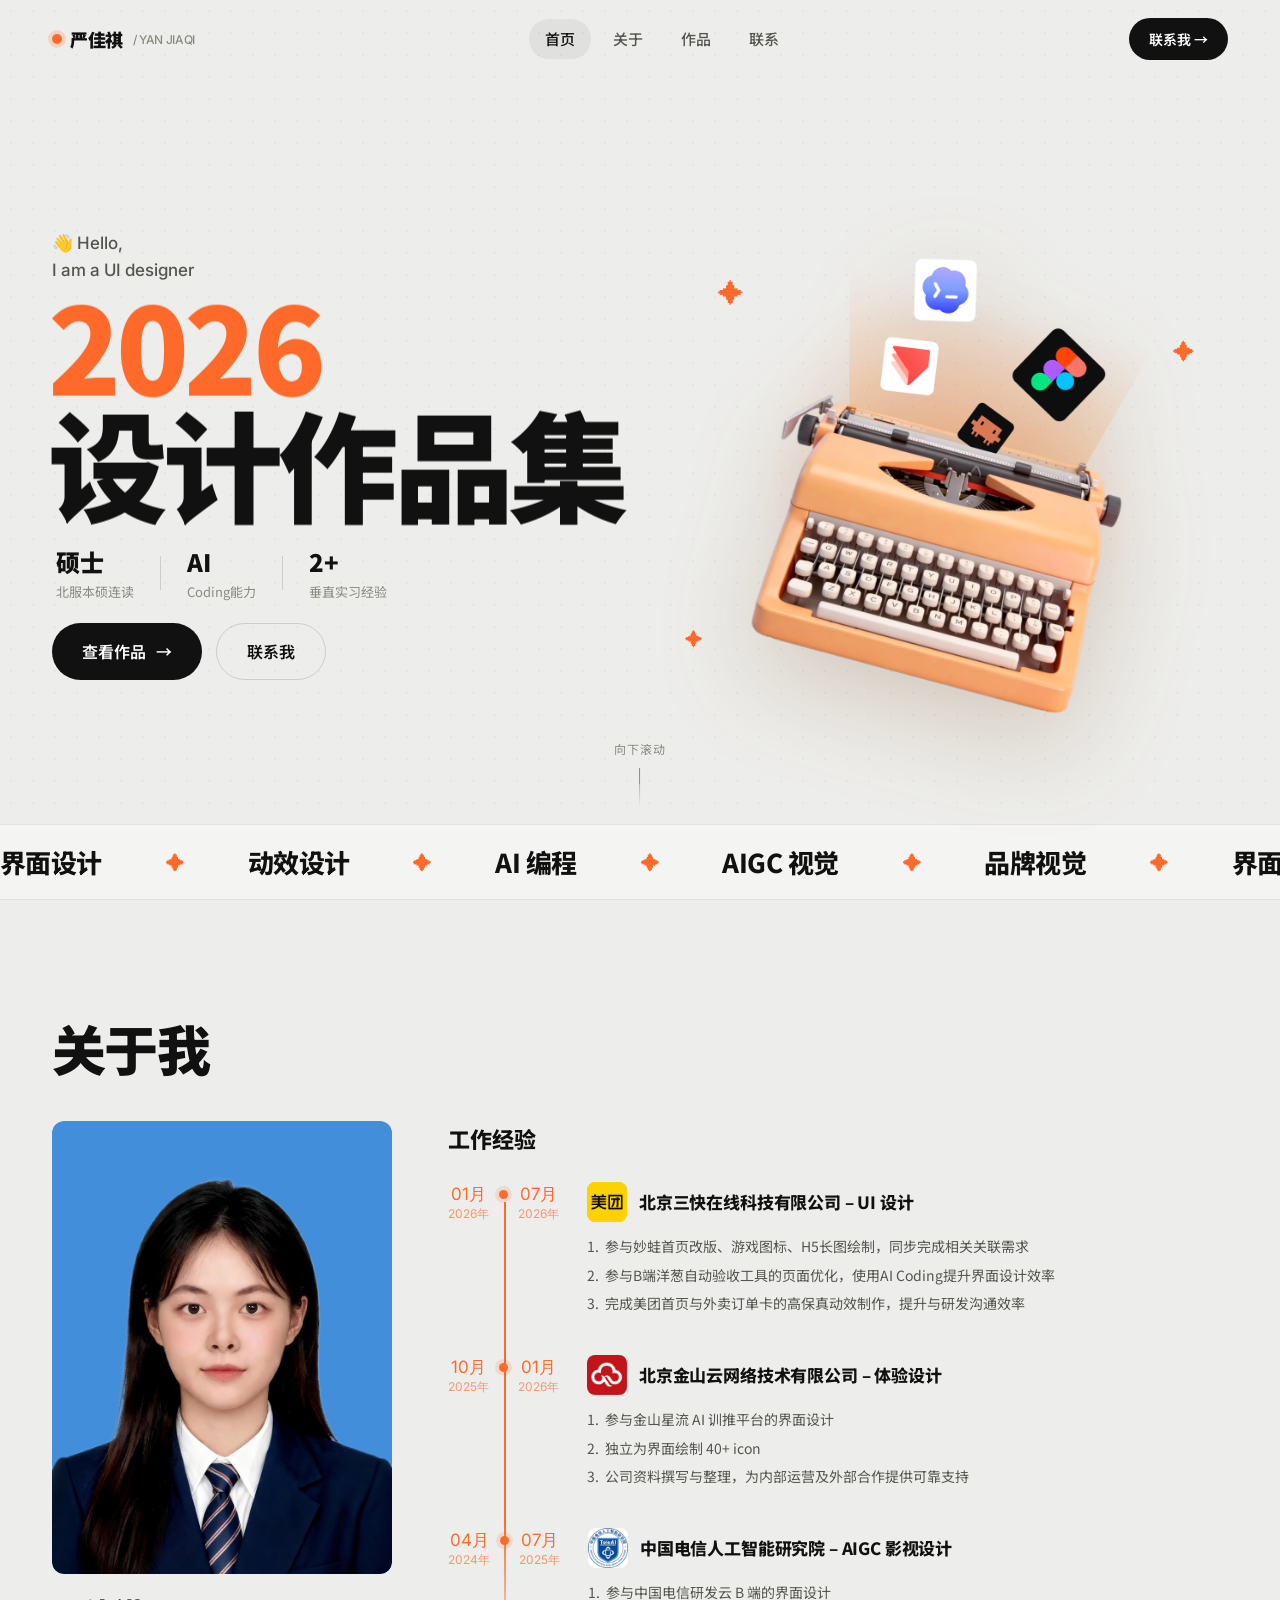
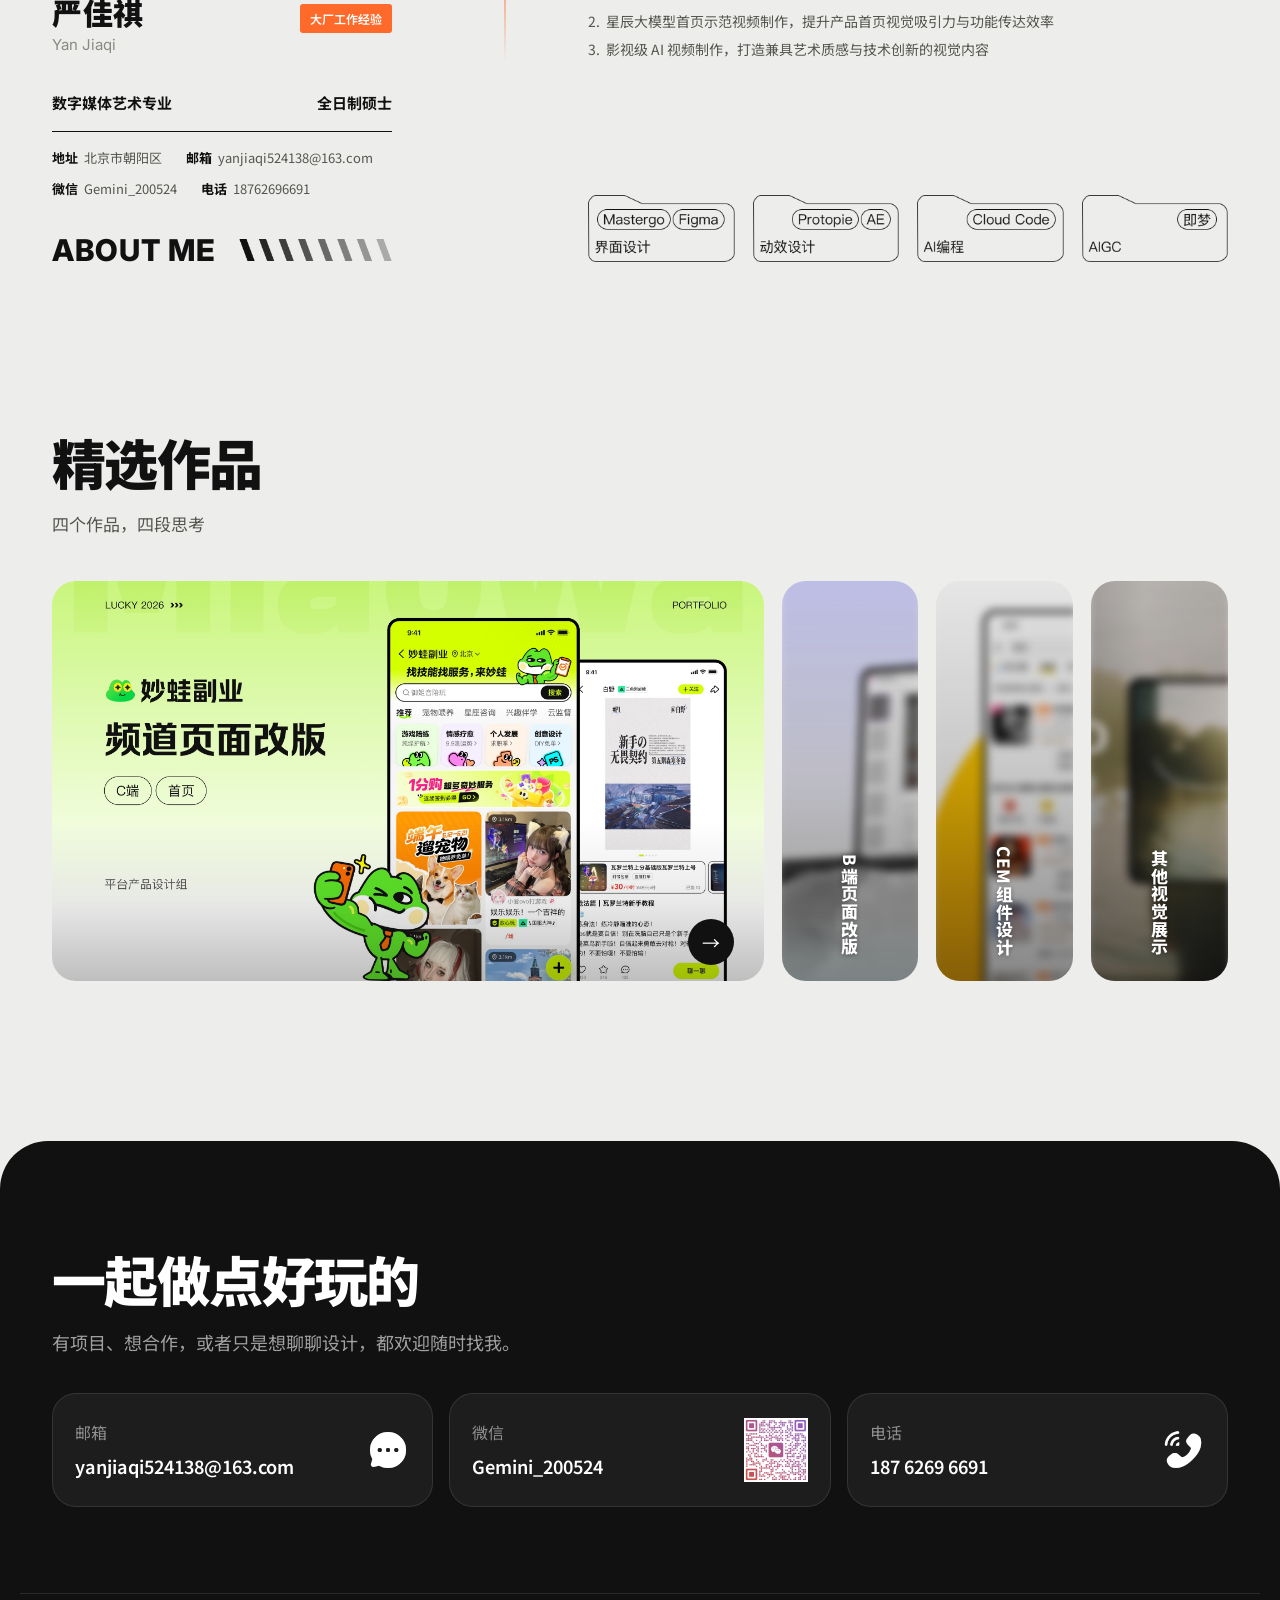
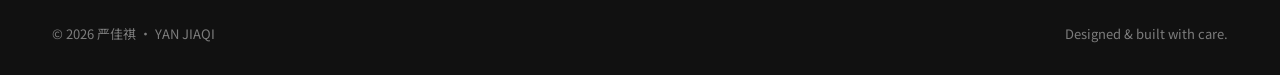
==== index.html @ cc8a8839 "Initial commit: portfolio website" ====
<!DOCTYPE html>
<html lang="zh-CN">
<head>
    <meta charset="UTF-8">
    <meta name="viewport" content="width=device-width, initial-scale=1.0">
    <title>严佳祺 · 2026 设计作品集</title>
    <meta name="description" content="严佳祺 - UI 设计师 · 2026 设计作品集">
    <link rel="stylesheet" href="style.css">
    <link rel="preconnect" href="https://fonts.googleapis.com">
    <link rel="preconnect" href="https://fonts.gstatic.com" crossorigin>
    <link href="https://fonts.googleapis.com/css2?family=Inter:wght@300;400;500;600;700;800;900&family=Noto+Sans+SC:wght@400;500;700;900&display=swap" rel="stylesheet">
</head>
<body>
<script>
// 返回首页时立即隐藏页面、设置滚动位置，避免闪烁
(function() {
    var savedY = sessionStorage.getItem('indexScrollY');
    if (savedY !== null) {
        document.documentElement.style.visibility = 'hidden';
        // 尽早设置滚动位置
        window.addEventListener('DOMContentLoaded', function() {
            window.scrollTo({ top: parseInt(savedY), behavior: 'instant' });
            // 显示页面
            requestAnimationFrame(function() {
                requestAnimationFrame(function() {
                    document.documentElement.style.visibility = '';
                });
            });
        });
    }
})();
</script>

    <!-- 顶部导航 -->
    <nav class="navbar" id="navbar">
        <div class="nav-inner">
<div class="nav-logo">
<span class="logo-dot"></span>
严佳祺<span class="logo-en">/ YAN JIAQI</span>
</div>
            <div class="nav-links">
                <a href="#hero" class="nav-link">首页</a>
                <a href="#about" class="nav-link">关于</a>
                <a href="#works" class="nav-link">作品</a>
                <a href="#contact" class="nav-link">联系</a>
            </div>
            <a href="#contact" class="nav-cta">联系我 <span class="arrow">→</span></a>
            <button class="nav-toggle" id="navToggle" aria-label="菜单">
                <span></span><span></span>
            </button>
        </div>
    </nav>

    <!-- ============ 首屏 Hero ============ -->
    <header id="hero" class="hero">
        <div class="hero-bg-grid"></div>
        <div class="hero-inner">
            <div class="hero-text">
<p class="hero-eyebrow reveal-up">
<span class="wave">👋</span> Hello,<br>I am a UI designer
</p>
                <h1 class="hero-title">
                    <span class="line" data-split><span class="accent">2026</span></span>
                    <span class="line" data-split>设计作品集</span>
                </h1>
<div class="hero-meta reveal-up">
<div class="meta-item"><b>硕士</b><span>北服本硕连读</span></div>
<div class="meta-divider"></div>
<div class="meta-item"><b>AI</b><span>Coding能力</span></div>
<div class="meta-divider"></div>
<div class="meta-item"><b>2+</b><span>垂直实习经验</span></div>
</div>
<div class="hero-actions reveal-up">
<a href="#works" class="btn btn-dark">查看作品 <span class="arrow">→</span></a>
<a href="#contact" class="btn btn-ghost">联系我</a>
</div>
            </div>

            <div class="hero-visual">
                <div class="visual-glow"></div>
                <div class="visual-float" id="visualFloat">
                    <img src="assets/typewriter-hero.png" alt="3D 打字机" class="typewriter-img">
                </div>
                <span class="deco-star star-1">✦</span>
                <span class="deco-star star-2">✦</span>
                <span class="deco-star star-3">✦</span>
            </div>
        </div>

        <a href="#about" class="scroll-hint">
            <span>向下滚动</span>
            <span class="scroll-line"></span>
        </a>

        <!-- 底部滚动跑马灯 -->
        <div class="marquee">
            <div class="marquee-track">
                <div class="mq-group">
                    <span>界面设计</span><span class="m-dot">✦</span>
                    <span>动效设计</span><span class="m-dot">✦</span>
                    <span>AI 编程</span><span class="m-dot">✦</span>
                    <span>AIGC 视觉</span><span class="m-dot">✦</span>
                    <span>品牌视觉</span><span class="m-dot">✦</span>
                </div>
                <div class="mq-group" aria-hidden="true">
                    <span>界面设计</span><span class="m-dot">✦</span>
                    <span>动效设计</span><span class="m-dot">✦</span>
                    <span>AI 编程</span><span class="m-dot">✦</span>
                    <span>AIGC 视觉</span><span class="m-dot">✦</span>
                    <span>品牌视觉</span><span class="m-dot">✦</span>
                </div>
            </div>
        </div>
    </header>

    <!-- ============ 关于我 ============ -->
    <section id="about" class="about">
        <div class="section-head reveal-up">
<h2 class="section-title">关于我</h2>
        </div>

        <div class="resume">
            <!-- 左：个人信息卡 -->
            <aside class="resume-side reveal-up">
<div class="photo-placeholder">
<img src="assets/photo.jpg" alt="严佳祺证件照" class="photo-img">
</div>
                <div class="side-name-row">
                    <div>
                        <h3 class="side-name">严佳祺</h3>
                        <p class="side-name-en">Yan Jiaqi</p>
                    </div>
                    <span class="badge-exp">大厂工作经验</span>
                </div>
                <div class="side-edu">
                    <span>数字媒体艺术专业</span>
                    <span>全日制硕士</span>
                </div>
                <div class="side-contact">
                    <div class="sc-row">
                        <span><b>地址</b> 北京市朝阳区</span>
                        <span><b>邮箱</b> yanjiaqi524138@163.com</span>
                    </div>
                    <div class="sc-row">
                        <span><b>微信</b> Gemini_200524</span>
                        <span><b>电话</b> 18762696691</span>
                    </div>
                </div>
                <div class="side-footer">
                    <span class="about-me-txt">ABOUT ME</span>
                    <img src="assets/about-me-bar.png" alt="" class="about-me-stripes">
                </div>
            </aside>

            <!-- 右：工作经验 + 技能 -->
            <div class="resume-main">
                <div class="reveal-up">
                    <h4 class="resume-heading">工作经验</h4>
                    <div class="exp-list">
                        <!-- 经历 1 -->
                        <div class="exp-item">
                            <div class="exp-time">
                                <span class="et-group"><span class="et-month">01月</span><span class="et-year">2026年</span></span>
                                <span class="et-mid"><i class="et-dot"></i></span>
                                <span class="et-group"><span class="et-month">07月</span><span class="et-year">2026年</span></span>
                            </div>
                            <div class="exp-body">
                                <div class="exp-head">
                                    <img src="assets/logo-meituan.png" alt="美团" class="exp-logo-icon">
                                    <h5 class="exp-company">北京三快在线科技有限公司 – UI 设计</h5>
                                </div>
                                <ul class="exp-desc">
                                    <li>参与妙蛙首页改版、游戏图标、H5长图绘制，同步完成相关关联需求</li>
                                    <li>参与B端洋葱自动验收工具的页面优化，使用AI Coding提升界面设计效率</li>
                                    <li>完成美团首页与外卖订单卡的高保真动效制作，提升与研发沟通效率</li>
                                </ul>
                            </div>
                        </div>

                        <!-- 经历 2 -->
                        <div class="exp-item">
                            <div class="exp-time">
                                <span class="et-group"><span class="et-month">10月</span><span class="et-year">2025年</span></span>
                                <span class="et-mid"><i class="et-dot"></i></span>
                                <span class="et-group"><span class="et-month">01月</span><span class="et-year">2026年</span></span>
                            </div>
                            <div class="exp-body">
                                <div class="exp-head">
<img src="assets/logo-kingsoft.png" alt="金山云" class="exp-logo-icon">
<h5 class="exp-company">北京金山云网络技术有限公司 – 体验设计</h5>
                                </div>
                                <ul class="exp-desc">
                                    <li>参与金山星流 AI 训推平台的界面设计</li>
                                    <li>独立为界面绘制 40+ icon</li>
                                    <li>公司资料撰写与整理，为内部运营及外部合作提供可靠支持</li>
                                </ul>
                            </div>
                        </div>

                        <!-- 经历 3 -->
                        <div class="exp-item">
                            <div class="exp-time">
                                <span class="et-group"><span class="et-month">04月</span><span class="et-year">2024年</span></span>
                                <span class="et-mid"><i class="et-dot"></i></span>
                                <span class="et-group"><span class="et-month">07月</span><span class="et-year">2025年</span></span>
                            </div>
                            <div class="exp-body">
                                <div class="exp-head">
<img src="assets/logo-telecom.png" alt="中国电信" class="exp-logo-icon">
<h5 class="exp-company">中国电信人工智能研究院 – AIGC 影视设计</h5>
                                </div>
                                <ul class="exp-desc">
                                    <li>参与中国电信研发云 B 端的界面设计</li>
                                    <li>星辰大模型首页示范视频制作，提升产品首页视觉吸引力与功能传达效率</li>
                                    <li>影视级 AI 视频制作，打造兼具艺术质感与技术创新的视觉内容</li>
                                </ul>
                            </div>
                        </div>
                    </div>
                </div>

                <!-- 技能标签框（切图版） -->
                <div class="skill-tabs reveal-up">
                    <div class="skill-tab skill-tab-img">
                        <img src="assets/skill-ui.png" alt="界面设计 - Mastergo / Figma">
                    </div>
                    <div class="skill-tab skill-tab-img">
                        <img src="assets/skill-motion.png" alt="动效设计 - Protopie / AE">
                    </div>
                    <div class="skill-tab skill-tab-img">
                        <img src="assets/skill-code.png" alt="AI 编程 - Cloud Code">
                    </div>
                    <div class="skill-tab skill-tab-img">
                        <img src="assets/skill-aigc.png" alt="AIGC - 即梦">
                    </div>
                </div>
            </div>
        </div>
    </section>

    <!-- ============ 作品目录 ============ -->
    <section id="works" class="works">
        <div class="section-head reveal-up">
<h2 class="section-title">精选作品</h2>
        </div>
        <p class="works-lead reveal-up">四个作品，四段思考</p>

        <div class="works-accordion reveal-up">
<a href="work-detail.html?id=1" class="wa-card wa-card-1 is-active" data-index="0">
<span class="wa-tag">品牌视觉</span>
<img src="assets/work-cover-1.jpg" alt="品牌视觉" class="wa-cover" loading="eager" decoding="async">
                <div class="wa-overlay"></div>
                <div class="wa-body">
                    <span class="wa-no">01</span>
                    <h3 class="wa-name">项目一 · 品牌视觉</h3>
                    <span class="wa-go">→</span>
                </div>
                <span class="wa-vertical">频道首页改版</span>
            </a>

<a href="work-detail.html?id=2" class="wa-card wa-card-2" data-index="1">
<span class="wa-tag">界面设计</span>
<img src="assets/work-cover-2.jpg" alt="界面设计" class="wa-cover" loading="eager" decoding="async">
                <div class="wa-overlay"></div>
                <div class="wa-body">
                    <span class="wa-no">02</span>
                    <h3 class="wa-name">项目二 · 界面设计</h3>
                    <span class="wa-go">→</span>
                </div>
                <span class="wa-vertical">B端页面改版</span>
            </a>

<a href="work-detail.html?id=3" class="wa-card wa-card-3" data-index="2">
<span class="wa-tag">动效设计</span>
<img src="assets/work-cover-3.png" alt="动效设计" class="wa-cover" loading="eager" decoding="async">
                <div class="wa-overlay"></div>
                <div class="wa-body">
                    <span class="wa-no">03</span>
                    <h3 class="wa-name">项目三 · 动效设计</h3>
                    <span class="wa-go">→</span>
                </div>
                <span class="wa-vertical">CEM组件设计</span>
            </a>

<a href="work-detail.html?id=4" class="wa-card wa-card-4" data-index="3">
<span class="wa-tag">AIGC 视觉</span>
<img src="assets/work-cover-4.jpg" alt="AIGC 视觉" class="wa-cover" loading="eager" decoding="async">
                <div class="wa-overlay"></div>
                <div class="wa-body">
                    <span class="wa-no">04</span>
                    <h3 class="wa-name">项目四 · AIGC 视觉</h3>
                    <span class="wa-go">→</span>
                </div>
                <span class="wa-vertical">其他视觉展示</span>
            </a>
        </div>
    </section>

    <!-- ============ 联系 ============ -->
    <section id="contact" class="contact">
        <div class="contact-inner">
            <div class="section-head reveal-up">
<h2 class="section-title">一起做点好玩的</h2>
            </div>
            <p class="contact-lead reveal-up">
                有项目、想合作，或者只是想聊聊设计，都欢迎随时找我。
            </p>

            <div class="contact-cards">
<div class="c-card reveal-up" style="--i:0; cursor:pointer" onclick="copyEmail(this)">
<img src="assets/icon-email.png" alt="邮箱" class="c-ico-img" style="width:44px;height:44px">
<span class="c-label">邮箱</span>
<span class="c-value">yanjiaqi524138@163.com</span>
</div>
<div class="c-card reveal-up" style="--i:1; cursor:pointer" onclick="copyValue(this)">
<img src="assets/icon-wechat.png" alt="微信" class="c-ico-img">
<span class="c-label">微信</span>
<span class="c-value">Gemini_200524</span>
</div>
<div class="c-card reveal-up" style="--i:2; cursor:pointer" onclick="copyValue(this)">
<img src="assets/icon-phone.png" alt="电话" class="c-ico-img" style="width:44px;height:44px">
<span class="c-label">电话</span>
<span class="c-value">187 6269 6691</span>
</div>
            </div>
        </div>

        <footer class="footer">
            <span>© 2026 严佳祺 · YAN JIAQI</span>
            <span>Designed & built with care.</span>
        </footer>
    </section>

    <script src="script.js"></script>
</body>
</html>
---- style.css ----
/* ============================================================
   闫佳琦 · 2026 设计作品集
   风格：浅灰白底 + 纯黑粗黑体 + 橙色点缀 + 3D 打字机
   ============================================================ */

:root {
    --bg: #ededeb;
    --bg-soft: #f4f4f2;
    --card: #ffffff;
    --ink: #111111;
    --ink-soft: #55554f;
    --ink-mute: #8a8a82;
    --line: rgba(17, 17, 17, 0.08);
    --line-strong: rgba(17, 17, 17, 0.14);
    --orange: #ff6a2b;
    --orange-soft: #ffb27a;
    --purple: #7b5bff;
    --radius: 24px;
    --radius-lg: 32px;
    --shadow-sm: 0 4px 20px rgba(17, 17, 17, 0.05);
    --shadow-md: 0 18px 50px rgba(17, 17, 17, 0.10);
    --shadow-lg: 0 40px 90px rgba(17, 17, 17, 0.14);
    --font: "Noto Sans SC", "Inter", -apple-system, BlinkMacSystemFont, "PingFang SC", "Microsoft YaHei", sans-serif;
    --font-en: "Inter", sans-serif;
    --ease: cubic-bezier(0.22, 1, 0.36, 1);
}

* { margin: 0; padding: 0; box-sizing: border-box; }

html { scroll-behavior: smooth; }

body {
    font-family: var(--font);
    background: var(--bg);
    color: var(--ink);
    -webkit-font-smoothing: antialiased;
    overflow-x: hidden;
    line-height: 1.6;
}

a { color: inherit; text-decoration: none; }

::selection { background: var(--orange); color: #fff; }

/* 细腻噪点/网格底纹 */
body::before {
    content: "";
    position: fixed;
    inset: 0;
    background-image: radial-gradient(rgba(17,17,17,0.035) 1px, transparent 1px);
    background-size: 22px 22px;
    pointer-events: none;
    z-index: 0;
}

.arrow { display: inline-block; transition: transform 0.4s var(--ease); }

/* ============ 页面过渡 ============ */
.page-transition {
    position: fixed;
    top: 0; left: 0;
    width: 100%; height: 100%;
    background: var(--bg);
    z-index: 9999;
    opacity: 0;
    pointer-events: none;
    transition: opacity 0.4s ease;
}
.page-transition.active {
    opacity: 1;
    pointer-events: all;
}

/* ============ 导航 ============ */
.navbar,
.nav {
    position: fixed;
    top: 0; left: 0; right: 0;
    z-index: 100;
    padding: 18px 0;
    transition: all 0.4s var(--ease);
}
.navbar.scrolled,
.nav.scrolled {
    padding: 10px 0;
    background: rgba(237, 237, 235, 0.72);
    backdrop-filter: blur(18px);
    -webkit-backdrop-filter: blur(18px);
    border-bottom: 1px solid var(--line);
}
.nav-inner {
    max-width: 1240px;
    margin: 0 auto;
    padding: 0 32px;
    display: flex;
    align-items: center;
    justify-content: space-between;
}
.nav-logo {
    font-weight: 900;
    font-size: 18px;
    display: flex;
    align-items: center;
    gap: 8px;
    letter-spacing: -0.02em;
}
.logo-dot {
    width: 10px; height: 10px;
    border-radius: 50%;
    background: var(--orange);
    box-shadow: 0 0 0 4px rgba(255,106,43,0.18);
}
.logo-en {
    font-family: var(--font-en);
    font-weight: 500;
    font-size: 12px;
    color: var(--ink-mute);
    margin-left: 2px;
}
.nav-links,
.nav-center { display: flex; gap: 6px; }
.nav-link {
    font-size: 15px;
    font-weight: 500;
    color: var(--ink-soft);
    padding: 8px 16px;
    border-radius: 999px;
    transition: all 0.3s var(--ease);
    position: relative;
}
.nav-link:hover { color: var(--ink); background: rgba(17,17,17,0.05); }
.nav-link.active { color: var(--ink); background: rgba(17,17,17,0.06); }
.nav-cta {
    font-size: 14px;
    font-weight: 600;
    padding: 10px 20px;
    border-radius: 999px;
    background: var(--ink);
    color: #fff;
    transition: all 0.35s var(--ease);
}
.nav-cta:hover { background: var(--orange); }
.nav-cta:hover .arrow { transform: translateX(4px); }
.nav-toggle {
    display: none;
    width: 36px; height: 36px;
    background: none; border: none; cursor: pointer;
    position: relative;
    z-index: 110;
}
.nav-toggle span {
    display: block;
    width: 22px; height: 2px;
    background: var(--ink);
    border-radius: 2px;
    position: absolute;
    left: 50%; transform: translateX(-50%);
    transition: all 0.35s var(--ease);
}
.nav-toggle span:first-child { top: 12px; }
.nav-toggle span:last-child { top: 22px; }
.nav-toggle.is-open span:first-child {
    top: 17px;
    transform: translateX(-50%) rotate(45deg);
}
.nav-toggle.is-open span:last-child {
    top: 17px;
    transform: translateX(-50%) rotate(-45deg);
}

/* ============ 通用区块 ============ */
section { position: relative; z-index: 1; }

.section-head {
    display: flex;
    align-items: baseline;
    gap: 18px;
    margin-bottom: 20px;
}
.section-index {
    font-family: var(--font-en);
    font-size: 15px;
    font-weight: 700;
    color: var(--orange);
    letter-spacing: 0.1em;
}
.section-title {
    font-size: clamp(30px, 5vw, 54px);
    font-weight: 900;
    letter-spacing: -0.03em;
    line-height: 1.05;
}

/* ============ 按钮 ============ */
.btn {
    display: inline-flex;
    align-items: center;
    gap: 10px;
    font-size: 16px;
    font-weight: 600;
    padding: 15px 30px;
    border-radius: 999px;
    transition: all 0.4s var(--ease);
    cursor: pointer;
}
.btn-dark { background: var(--ink); color: #fff; }
.btn-dark:hover { background: var(--orange); transform: translateY(-3px); box-shadow: 0 14px 30px rgba(255,106,43,0.32); }
.btn-dark:hover .arrow { transform: translateX(5px); }
.btn-ghost { background: transparent; color: var(--ink); border: 1.5px solid var(--line-strong); }
.btn-ghost:hover { border-color: var(--ink); transform: translateY(-3px); }

/* ============ 首屏 Hero ============ */
.hero {
    min-height: 100vh;
    padding: 130px 0 0;
    position: relative;
    display: flex;
    flex-direction: column;
}
.hero-inner {
    max-width: 1240px;
    margin: 0 auto;
    width: 100%;
    padding: 0 32px;
    flex: 1;
    display: grid;
    grid-template-columns: 1.05fr 1fr;
    align-items: center;
    gap: 40px;
}
.hero-eyebrow {
font-family: var(--font-en);
font-size: 17px;
color: var(--ink-soft);
margin-bottom: 4px;
font-weight: 500;
}
.wave { display: inline-block; animation: wave 2.5s ease-in-out infinite; transform-origin: 70% 70%; }
@keyframes wave { 0%,60%,100%{transform:rotate(0)} 15%{transform:rotate(16deg)} 30%{transform:rotate(-8deg)} 45%{transform:rotate(16deg)} }

.hero-title {
font-size: clamp(56px, 9.5vw, 120px);
font-weight: 900;
margin-left: -4px;
    line-height: 0.92;
    letter-spacing: -0.04em;
    margin-bottom: 26px;
}
.hero-title .line {
display: block;
overflow: hidden;
/* 行高较紧(0.92)时字形底部(竖钩/捺)会超出行盒被 overflow 裁掉，
下方留出空间并用负 margin 抵消，保持视觉行距不变 */
padding-bottom: 0.14em;
margin-bottom: -0.14em;
}
.hero-title .line + .line {
margin-top: 8px;
}
.hero-title .accent {
    color: var(--orange);
}
/* 逐字动画的字符：默认可见（兜底），仅在 hero-loaded 时做入场 */
.char {
    display: inline-block;
    will-change: transform, opacity;
}
.hero-loaded .char {
    transform: translateY(110%);
    opacity: 0;
    animation: charUp 0.9s var(--ease) forwards;
}
@keyframes charUp { to { transform: translateY(0); opacity: 1; } }

@media (prefers-reduced-motion: reduce) {
    .hero-loaded .char { transform: none; opacity: 1; animation: none; }
    .visual-float, .deco-star, .marquee-track, .wave { animation: none !important; }
    .typewriter-img { animation: none !important; }
    /* reduced-motion 或无 JS 时，reveal 元素直接可见，避免内容消失 */
    .reveal-up { opacity: 1 !important; transform: none !important; }
}
/* 兜底：若 JS 未执行（no-js），所有内容保持可见 */
.no-js .reveal-up { opacity: 1; transform: none; }

.hero-sub {
    font-size: 18px;
    color: var(--ink-soft);
    max-width: 440px;
    margin-bottom: 34px;
}
.hero-actions { display: flex; gap: 14px; margin-top: 20px; margin-bottom: 44px; }
.hero-meta { display: flex; align-items: center; gap: 26px; margin-left: 4px; }
.meta-item { display: flex; flex-direction: column; }
.meta-item b { font-size: 24px; font-weight: 900; letter-spacing: -0.02em; }
.meta-item span { font-size: 13px; color: var(--ink-mute); }
.meta-divider { width: 1px; height: 34px; background: var(--line-strong); }

/* Hero 视觉 */
.hero-visual {
    position: relative;
    display: flex;
    align-items: center;
    justify-content: center;
    min-height: 480px;
}
.visual-glow {
    position: absolute;
    width: 70%;
    aspect-ratio: 1;
    background: radial-gradient(circle, rgba(255,106,43,0.28), rgba(255,106,43,0) 68%);
    filter: blur(20px);
    z-index: 0;
}
.visual-float {
    position: relative;
    z-index: 2;
}
.typewriter-img {
    width: 100%;
    max-width: 480px;
    height: auto;
    display: block;
    margin: 0 auto;
    animation: floaty 6s ease-in-out infinite;
    filter: drop-shadow(0 30px 50px rgba(120, 70, 20, 0.22));
}
@keyframes floaty { 0%,100%{transform:translateY(0)} 50%{transform:translateY(-18px)} }

.deco-star {
    position: absolute;
    color: var(--orange);
    z-index: 3;
    animation: twinkle 3s ease-in-out infinite;
}
.star-1 { top: 10%; left: 8%; font-size: 26px; animation-delay: 0s; }
.star-2 { bottom: 16%; left: 2%; font-size: 18px; animation-delay: 0.8s; }
.star-3 { top: 22%; right: 6%; font-size: 22px; animation-delay: 1.5s; }
@keyframes twinkle { 0%,100%{opacity:0.3; transform:scale(0.8) rotate(0)} 50%{opacity:1; transform:scale(1.2) rotate(45deg)} }

/* 滚动提示 */
.scroll-hint {
    position: absolute;
    bottom: 92px; left: 50%;
    transform: translateX(-50%);
    display: flex;
    flex-direction: column;
    align-items: center;
    gap: 10px;
    font-size: 12px;
    color: var(--ink-mute);
    letter-spacing: 0.08em;
}
.scroll-line {
    width: 1px; height: 40px;
    background: linear-gradient(var(--ink-mute), transparent);
    position: relative;
    overflow: hidden;
}
.scroll-line::after {
    content: "";
    position: absolute;
    top: 0; left: 0;
    width: 100%; height: 40%;
    background: var(--orange);
    animation: scrollDown 2s ease-in-out infinite;
}
@keyframes scrollDown { 0%{transform:translateY(-100%)} 100%{transform:translateY(250%)} }

/* 跑马灯 */
.marquee {
    overflow: hidden;
    border-top: 1px solid var(--line);
    border-bottom: 1px solid var(--line);
    padding: 16px 0;
    background: var(--bg-soft);
}
.marquee-track {
    display: flex;
    align-items: center;
    white-space: nowrap;
    width: max-content;
    /* 时长由 JS 按轨道宽度动态设置，保证各屏宽速度恒定；此处为兜底 */
    animation: marquee 60s linear infinite;
}
.mq-group {
    display: flex;
    align-items: center;
    gap: 64px;
    padding-right: 64px; /* 组尾留出与组内一致的间距，保证两组衔接处不出现空白 */
    flex-shrink: 0;
}
.marquee-track span { font-size: 26px; font-weight: 800; letter-spacing: -0.02em; }
.marquee-track .m-dot { color: var(--orange); font-size: 18px; }
/* 两组完全相同，平移一整组宽度即无缝循环 */
@keyframes marquee { to { transform: translateX(-50%); } }

/* ============ 关于我 ============ */
.about { max-width: 1240px; margin: 0 auto; padding: 120px 32px; }

/* 简历式布局：左个人卡 + 右经验 */
.resume {
    display: grid;
    grid-template-columns: 340px 1fr;
    gap: 56px;
    margin-top: 44px;
    align-items: stretch;
}

/* ---- 左侧个人卡 ---- */
.resume-side { display: flex; flex-direction: column; }
.photo-placeholder {
    width: 100%;
    aspect-ratio: 3 / 4;
    border-radius: 12px;
    background: linear-gradient(135deg, #cbd5e1, #94a3b8);
    display: flex; align-items: center; justify-content: center;
    position: relative;
    overflow: hidden;
}
.photo-placeholder::after {
    display: none;
}
.photo-img {
    width: 100%; height: 100%; object-fit: cover; display: block; border-radius: 12px;
}
.photo-hint {
    color: rgba(255,255,255,0.9); font-size: 15px; font-weight: 600;
    text-align: center; line-height: 1.5; z-index: 1;
}
.photo-hint small { font-size: 12px; opacity: 0.7; font-weight: 400; }

.side-name-row {
    display: flex; align-items: flex-start; justify-content: space-between;
    gap: 12px; margin-top: 22px;
}
.side-name { font-size: 30px; font-weight: 900; letter-spacing: 0.02em; line-height: 1.1; }
.side-name-en { font-family: var(--font-en); font-size: 15px; color: var(--ink-mute); margin-top: 4px; }
.badge-exp {
    background: var(--orange); color: #fff;
    font-size: 12px; font-weight: 600;
    padding: 5px 10px; border-radius: 3px;
    margin-top: 8px; white-space: nowrap;
}

.side-edu {
display: flex; justify-content: space-between;
font-size: 15px; font-weight: 700; color: var(--ink);
padding: 16px 0;
border-bottom: 1px solid var(--ink);
margin-top: 18px;
}

.side-contact { display: flex; flex-direction: column; gap: 10px; padding: 16px 0; }
.sc-row { display: flex; gap: 24px; flex-wrap: wrap; font-size: 13px; color: var(--ink-soft); }
.sc-row span { display: inline-flex; gap: 6px; }
.sc-row b { font-weight: 700; color: var(--ink); }

.side-footer { display: flex; align-items: center; gap: 22px; margin-top: 10px; }
.about-me-txt {
    font-family: var(--font-en); font-size: 30px; font-weight: 800;
    letter-spacing: 0.04em; color: var(--ink);
}
.about-me-stripes {
flex: 1;
height: 22px;
object-fit: cover;
object-position: left center;
}

/* ---- 右侧工作经验 ---- */
.resume-main { display: flex; flex-direction: column; justify-content: space-between; gap: 40px; }
.resume-heading { font-size: 22px; font-weight: 800; margin-bottom: 26px; }

.exp-list { display: flex; flex-direction: column; gap: 40px; position: relative; }
.exp-list::after {
content: ""; position: absolute;
left: 56px; top: 20px;
width: 2px; bottom: 0;
background: linear-gradient(to bottom, var(--orange) 0%, var(--orange) 70%, transparent 100%);
z-index: 0;
}
.exp-item { display: grid; grid-template-columns: auto 1fr; gap: 28px; align-items: start; }

/* 时间轴列：起始(月/年) · 圆点 · 结束(月/年) 横排 */
.exp-time {
display: flex;
flex-direction: row;
align-items: flex-start;
gap: 8px;
padding-top: 2px;
}
.et-group { display: flex; flex-direction: column; align-items: center; text-align: center; }
.et-month { font-family: var(--font-en); font-size: 17px; font-weight: 400; color: var(--orange); line-height: 1.2; }
.et-year { font-family: var(--font-en); font-size: 12px; color: var(--orange); opacity: 0.65; }
.et-mid { position: relative; display: flex; align-items: center; margin: 0 2px; padding-top: 6px; }
.et-dot { width: 9px; height: 9px; border-radius: 50%; background: var(--orange); box-shadow: 0 0 0 4px rgba(255,106,43,0.14); z-index: 2; position: relative; }
.et-mid::before,
.et-mid::after { display: none; }

/* 经验正文 */
.exp-body { padding-top: 0; }
.exp-head { display: flex; align-items: center; gap: 12px; margin-bottom: 14px; }
.exp-logo-icon { width: 40px; height: 40px; border-radius: 8px; object-fit: cover; flex-shrink: 0; }
.exp-logo {
    width: 40px; height: 40px; border-radius: 8px;
    display: inline-flex; align-items: center; justify-content: center;
    font-size: 13px; font-weight: 800; color: #fff;
    background: #ffd100; color: #111; flex-shrink: 0;
}
.exp-logo-img {
    background: var(--bg-soft); color: var(--ink-mute);
    border: 1px dashed var(--line-strong); font-size: 11px; font-weight: 600;
}
.exp-company { font-size: 17px; font-weight: 800; letter-spacing: -0.01em; }
.exp-desc { list-style: none; display: flex; flex-direction: column; gap: 7px; }
.exp-desc li {
    position: relative; padding-left: 18px;
    font-size: 14px; color: var(--ink-soft); line-height: 1.55;
    counter-increment: expc;
}
.exp-desc li::before {
content: counter(expc) ".";
position: absolute; left: 0; color: #55554f; font-weight: 400;
}
.exp-desc { counter-reset: expc; }

/* ---- 技能缺角标签框 ---- */
.skill-tabs {
    display: grid; grid-template-columns: repeat(4, 1fr); gap: 18px;
    margin-top: 6px;
}
.skill-tab {
    position: relative;
    border: 1.5px solid var(--line-strong);
    border-radius: 14px;
    padding: 20px 18px 16px;
    min-height: 92px;
    display: flex; flex-direction: column;
    justify-content: space-between;
    transition: all 0.35s var(--ease);
}
/* 左上缺角小折片 */
.skill-tab::before {
    content: "";
    position: absolute; top: -1.5px; left: 22px;
    width: 40px; height: 12px;
    border: 1.5px solid var(--line-strong);
    border-bottom: none;
    border-radius: 8px 8px 0 0;
    background: var(--bg);
    transform: translateY(-100%);
}
.skill-tab:hover { border-color: var(--orange); transform: translateY(-4px); }
.skill-tab-chips { display: flex; flex-wrap: wrap; gap: 8px; margin-bottom: 12px; }
.skill-tab-chips span {
    font-size: 13px; font-weight: 500;
    padding: 5px 13px; border-radius: 999px;
    border: 1px solid var(--line-strong); color: var(--ink);
}
.skill-tab-cat { font-size: 14px; font-weight: 700; color: var(--ink); }

/* 图片版技能卡片 */
.skill-tab-img {
    border: none;
    padding: 0;
    min-height: auto;
    border-radius: 0;
    background: transparent;
}
.skill-tab-img::before { display: none; }
.skill-tab-img img {
    width: 100%;
    max-height: 72px;
    object-fit: contain;
    object-position: left bottom;
    display: block;
    transition: transform 0.35s var(--ease), box-shadow 0.35s var(--ease);
}
.skill-tab-img:hover {
    border-color: transparent;
    transform: translateY(-4px);
}
.skill-tab-img:hover img {
    box-shadow: none;
}

/* 技能卡片与工作经验正文左对齐（跳过时间轴列 auto + gap 28px），并推到底部与左列 ABOUT ME 对齐 */
.skill-tabs.reveal-up {
margin-left: 140px;
margin-top: auto;
margin-bottom: 12px;
}

/* ============ 作品 ============ */
.works { max-width: 1240px; margin: 0 auto; padding: 40px 32px 120px; }
.works-lead { font-size: 17px; color: var(--ink-soft); margin: 8px 0 44px; }

/* ---- 横向手风琴展开卡片 ---- */
.works-accordion {
    display: flex;
    gap: 18px;
    height: 400px;
    overflow: hidden;
}
.wa-card {
    position: relative;
    flex: 1 1 0;              /* 未激活：窄条 */
    min-width: 0;
    border-radius: 24px;
    overflow: hidden;
    display: block;
    cursor: pointer;
    box-shadow: none;
    transition: flex-grow 0.6s cubic-bezier(0.22, 1, 0.36, 1),
                box-shadow 0.5s var(--ease);
    will-change: flex-grow, box-shadow;
}
/* 激活卡：占据更大比例 */
.wa-card.is-active {
    flex-grow: 5.2;
    box-shadow: none;
}
/* 渐变占位背景 */
.wa-card-1 { background: transparent; }
.wa-card-2 { background: transparent; }
.wa-card-3 { background: transparent; }
.wa-card-4 { background: transparent; }

.wa-cover {
position: absolute; inset: 0;
width: 100%; height: 100%; object-fit: cover;
filter: brightness(0.9) blur(4px);
transform: scale(1.05);
transition: filter 0.5s var(--ease), transform 0.5s var(--ease);
will-change: filter, transform;
}
.wa-card.is-active .wa-cover {
filter: brightness(1) blur(0);
transform: scale(1);
}

.wa-placeholder {
position: absolute; inset: 0;
display: flex; align-items: center; justify-content: center;
font-size: 15px; font-weight: 600; color: rgba(17,17,17,0.28);
opacity: 0;
transition: opacity 0.5s var(--ease);
}
.wa-card.is-active .wa-placeholder { opacity: 1; }

/* 底部渐变遮罩，保证文字可读 */
.wa-overlay {
position: absolute; left: 0; right: 0; bottom: 0; height: 100%;
background: linear-gradient(to top, rgba(17,17,17,0.45) 0%, rgba(17,17,17,0.15) 50%, transparent 100%);
opacity: 1;
transition: opacity 0.5s var(--ease), height 0.5s var(--ease);
z-index: 1;
}
.wa-card.is-active .wa-overlay { height: 40%; opacity: 0.6; }

/* 顶部标签 */
.wa-tag {
    position: absolute; top: 18px; left: 18px; z-index: 3;
    font-size: 12px; font-weight: 600;
    padding: 6px 13px; border-radius: 999px;
    background: rgba(255,255,255,0.85);
    backdrop-filter: blur(6px);
    color: var(--ink);
    white-space: nowrap;
    opacity: 0;
    transition: opacity 0.4s var(--ease);
}
.wa-card.is-active .wa-tag { opacity: 0; pointer-events: none; }

/* 展开态底部信息 */
.wa-body {
    position: absolute; left: 0; right: 0; bottom: 0; z-index: 3;
    display: flex; align-items: flex-end; gap: 16px;
    padding: 28px 30px;
    opacity: 0;
    transform: translateY(12px);
    transition: opacity 0.45s var(--ease) 0.1s, transform 0.45s var(--ease) 0.1s;
    pointer-events: none;
}
.wa-card.is-active .wa-body { opacity: 1; pointer-events: auto; }
.wa-card.is-active .wa-body .wa-no,
.wa-card.is-active .wa-body .wa-name { opacity: 0; pointer-events: none; }
.wa-body > .wa-name { flex: 1; }
.wa-no { font-family: var(--font-en); font-size: 13px; font-weight: 700; color: rgba(17,17,17,0.55); }
.wa-name { font-size: 24px; font-weight: 800; letter-spacing: -0.02em; color: var(--ink); line-height: 1.15; }
.wa-go {
    flex-shrink: 0;
    width: 46px; height: 46px; border-radius: 50%;
    background: var(--ink); color: #fff;
    display: flex; align-items: center; justify-content: center;
    font-size: 18px;
    transition: all 0.4s var(--ease);
}
.wa-card.is-active:hover .wa-go { background: var(--orange); transform: rotate(-45deg); }

/* 收缩态竖排标题 */
.wa-vertical {
position: absolute; bottom: 26px; left: 50%;
transform: translateX(-50%);
writing-mode: vertical-rl;
font-size: 17px; font-weight: 800; letter-spacing: 0.04em;
color: #fff;
white-space: nowrap;
opacity: 1;
transition: opacity 0.35s var(--ease);
pointer-events: none;
z-index: 3;
text-shadow: 0 1px 4px rgba(0,0,0,0.4);
}
.wa-card.is-active .wa-vertical { opacity: 0; }

/* ============ 联系 ============ */
.contact { background: var(--ink); color: #fff; border-radius: 48px 48px 0 0; margin-top: 40px; }
.contact-inner { max-width: 1240px; margin: 0 auto; padding: 110px 32px 50px; }
.contact .section-title { color: #fff; }
.contact .section-index { color: var(--orange); }
.contact-lead { font-size: 18px; color: rgba(255,255,255,0.6); margin: 10px 0 36px; white-space: nowrap; }

.contact-cards { display: grid; grid-template-columns: repeat(3, 1fr); gap: 16px; margin-bottom: 36px; }
.c-card {
    position: relative;
    background: rgba(255,255,255,0.05);
    border: 1px solid rgba(255,255,255,0.1);
    border-radius: var(--radius);
    padding: 26px 22px;
    display: flex; flex-direction: column; gap: 6px;
    transition: all 0.4s var(--ease);
}
.c-card:hover { background: rgba(255,255,255,0.1); transform: translateY(-5px); }
.c-ico { font-size: 24px; position: absolute; right: 22px; top: 50%; transform: translateY(-50%); }
.c-ico-img { width: 64px; height: 64px; position: absolute; right: 22px; top: 50%; transform: translateY(-50%); object-fit: contain; }
.c-label { font-size: 16px; color: rgba(255,255,255,0.5); }
.c-value { font-size: 18px; font-weight: 600; word-break: break-all; }

/* Toast 提示 */
.toast-tip {
    position: fixed; top: 40px; left: 50%; transform: translateX(-50%) translateY(-20px);
    background: rgba(17,17,17,0.85); color: #fff;
    padding: 10px 28px; border-radius: 8px;
    font-size: 14px; font-weight: 500;
    opacity: 0; transition: opacity 0.3s ease, transform 0.3s ease;
    z-index: 9999; pointer-events: none;
    backdrop-filter: blur(8px);
}
.toast-tip.show { opacity: 1; transform: translateX(-50%) translateY(0); }

.contact-big {
    display: inline-flex; align-items: center; gap: 14px;
    font-size: clamp(24px, 3.5vw, 42px); font-weight: 900;
    letter-spacing: -0.03em;
    color: #fff;
    padding-bottom: 6px;
    border-bottom: 3px solid transparent;
    transition: all 0.4s var(--ease);
    margin-bottom: 40px;
}
.contact-big:hover { color: var(--orange); border-color: var(--orange); }
.contact-big:hover .arrow { transform: translateX(8px); }

.footer {
    max-width: 1240px; margin: 0 auto;
    padding: 30px 32px;
    border-top: 1px solid rgba(255,255,255,0.1);
    display: flex; justify-content: space-between;
    font-size: 13px; color: rgba(255,255,255,0.45);
}

/* ============ 滚动入场 ============ */
.reveal-up {
    opacity: 0;
    transform: translateY(40px);
    transition: opacity 0.9s var(--ease), transform 0.9s var(--ease);
}
.reveal-up.in {
    opacity: 1;
    transform: translateY(0);
}
/* 卡片按 --i 顺序错开 */
.c-card.reveal-up { transition-delay: calc(var(--i, 0) * 0.08s); }

/* ============ 滚动进度条 ============ */
.scroll-progress {
    position: fixed;
    top: 0; left: 0;
    height: 3px;
    width: 0;
    background: linear-gradient(90deg, var(--orange), var(--purple));
    z-index: 200;
    transition: width 0.08s linear;
    border-radius: 0 2px 2px 0;
}

/* ============ 页面加载动画 ============ */
.page-loader {
    position: fixed;
    inset: 0;
    background: var(--bg);
    z-index: 9999;
    display: flex;
    align-items: center;
    justify-content: center;
    transition: opacity 0.6s var(--ease), visibility 0.6s;
}
.page-loader.loaded {
    opacity: 0;
    visibility: hidden;
}
.loader-bar {
    width: 48px; height: 4px;
    background: var(--line-strong);
    border-radius: 4px;
    position: relative;
    overflow: hidden;
}
.loader-bar::after {
    content: "";
    position: absolute;
    inset: 0;
    background: var(--orange);
    border-radius: 4px;
    animation: loaderSlide 1s var(--ease) infinite;
}
@keyframes loaderSlide {
    0% { transform: translateX(-100%); }
    100% { transform: translateX(100%); }
}

/* ============ 响应式 ============ */
@media (max-width: 900px) {
    .hero-inner { grid-template-columns: 1fr; gap: 10px; padding-top: 20px; }
    .hero { padding-top: 110px; }
    .hero-visual { min-height: 340px; order: -1; }
    .typewriter-img { max-width: 380px; }
    .resume { grid-template-columns: 1fr; gap: 44px; }
    .resume-side { max-width: 420px; }
    .skill-tabs { grid-template-columns: repeat(2, 1fr); }
    .skill-tabs.reveal-up { margin-left: 0; }
    /* 手风琴回退：竖向堆叠、每张都完整展开 */
    .works-accordion { flex-direction: column; height: auto; gap: 16px; overflow: visible; }
    .wa-card { flex: none; height: 240px; }
.wa-card .wa-placeholder,
.wa-card .wa-cover,
.wa-card .wa-overlay,
.wa-card .wa-tag,
.wa-card .wa-body { opacity: 1; }
    .wa-card .wa-body { transform: none; }
    .wa-card .wa-vertical { display: none; }
    .contact-cards { grid-template-columns: repeat(2, 1fr); }
    .contact-lead { white-space: normal; }
    .contact-big { font-size: clamp(18px, 4vw, 28px); }
    /* 移动端导航 */
    .nav-links, .nav-cta {
        display: flex;
    }
    .nav-toggle { display: flex; align-items: center; justify-content: center; }
    .nav-links {
        position: fixed;
        top: 0; left: 0; right: 0;
        flex-direction: column;
        align-items: center;
        justify-content: center;
        gap: 12px;
        background: rgba(237, 237, 235, 0.97);
        backdrop-filter: blur(24px);
        -webkit-backdrop-filter: blur(24px);
        padding: 100px 32px 40px;
        transform: translateY(-100%);
        opacity: 0;
        transition: transform 0.5s var(--ease), opacity 0.4s var(--ease);
        pointer-events: none;
        z-index: 99;
    }
    .nav-cta {
        position: fixed;
        bottom: 30px; left: 50%;
        transform: translateX(-50%) translateY(80px);
        opacity: 0;
        transition: transform 0.5s var(--ease) 0.15s, opacity 0.4s var(--ease) 0.15s;
        pointer-events: none;
        z-index: 99;
    }
    .navbar.nav-open .nav-links {
        transform: translateY(0);
        opacity: 1;
        pointer-events: auto;
    }
    .navbar.nav-open .nav-cta {
        transform: translateX(-50%) translateY(0);
        opacity: 1;
        pointer-events: auto;
    }
    .navbar.nav-open .nav-link {
        font-size: 22px;
        font-weight: 700;
        padding: 14px 24px;
    }
    .footer { flex-direction: column; gap: 8px; }
}
@media (max-width: 520px) {
    .hero, .about, .works, .contact-inner { padding-left: 20px; padding-right: 20px; }
    .nav-inner { padding: 0 20px; }
    .hero-meta { gap: 16px; }
    .contact-cards { grid-template-columns: 1fr; }
    .skill-tabs { grid-template-columns: 1fr; }
    .exp-item { grid-template-columns: 84px 1fr; gap: 18px; }
    .sc-row { gap: 14px; }
    .hero-actions { flex-direction: column; }
    .btn { justify-content: center; }
    .contact-big { word-break: break-all; }
}
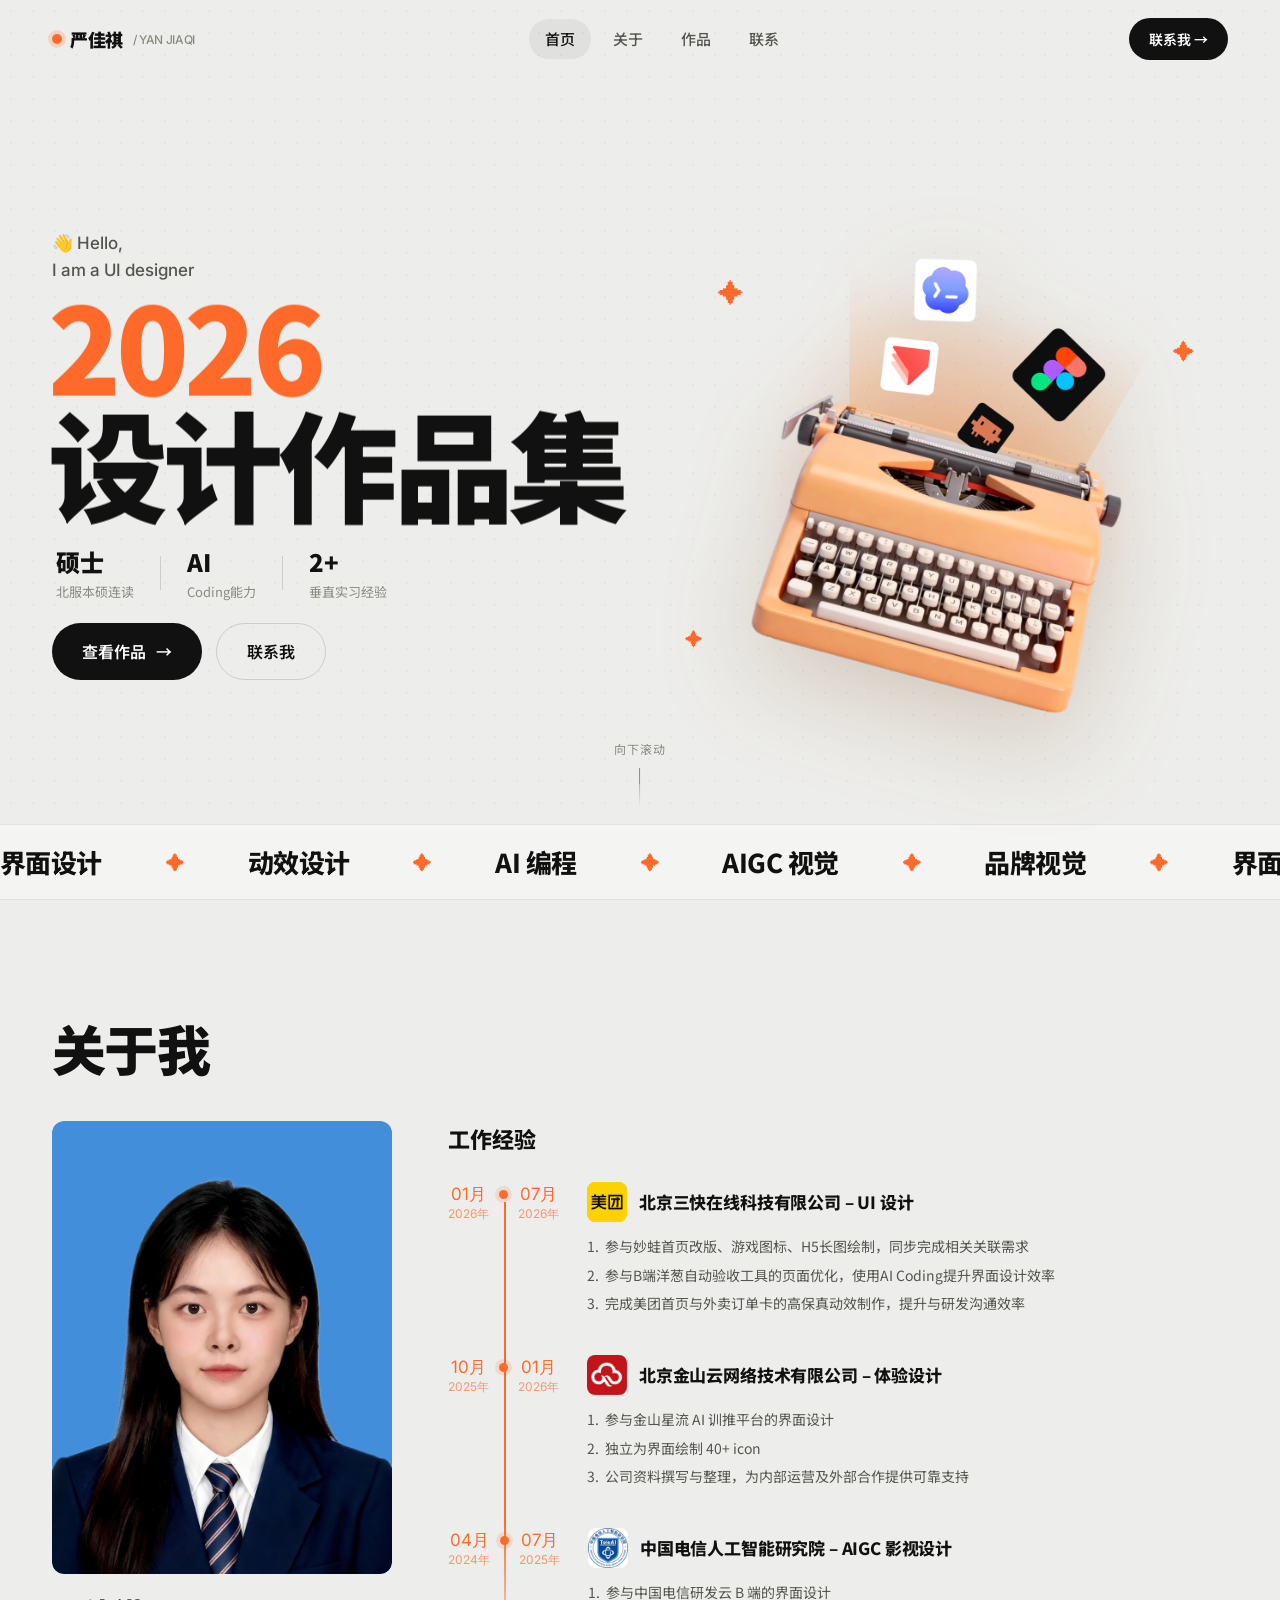
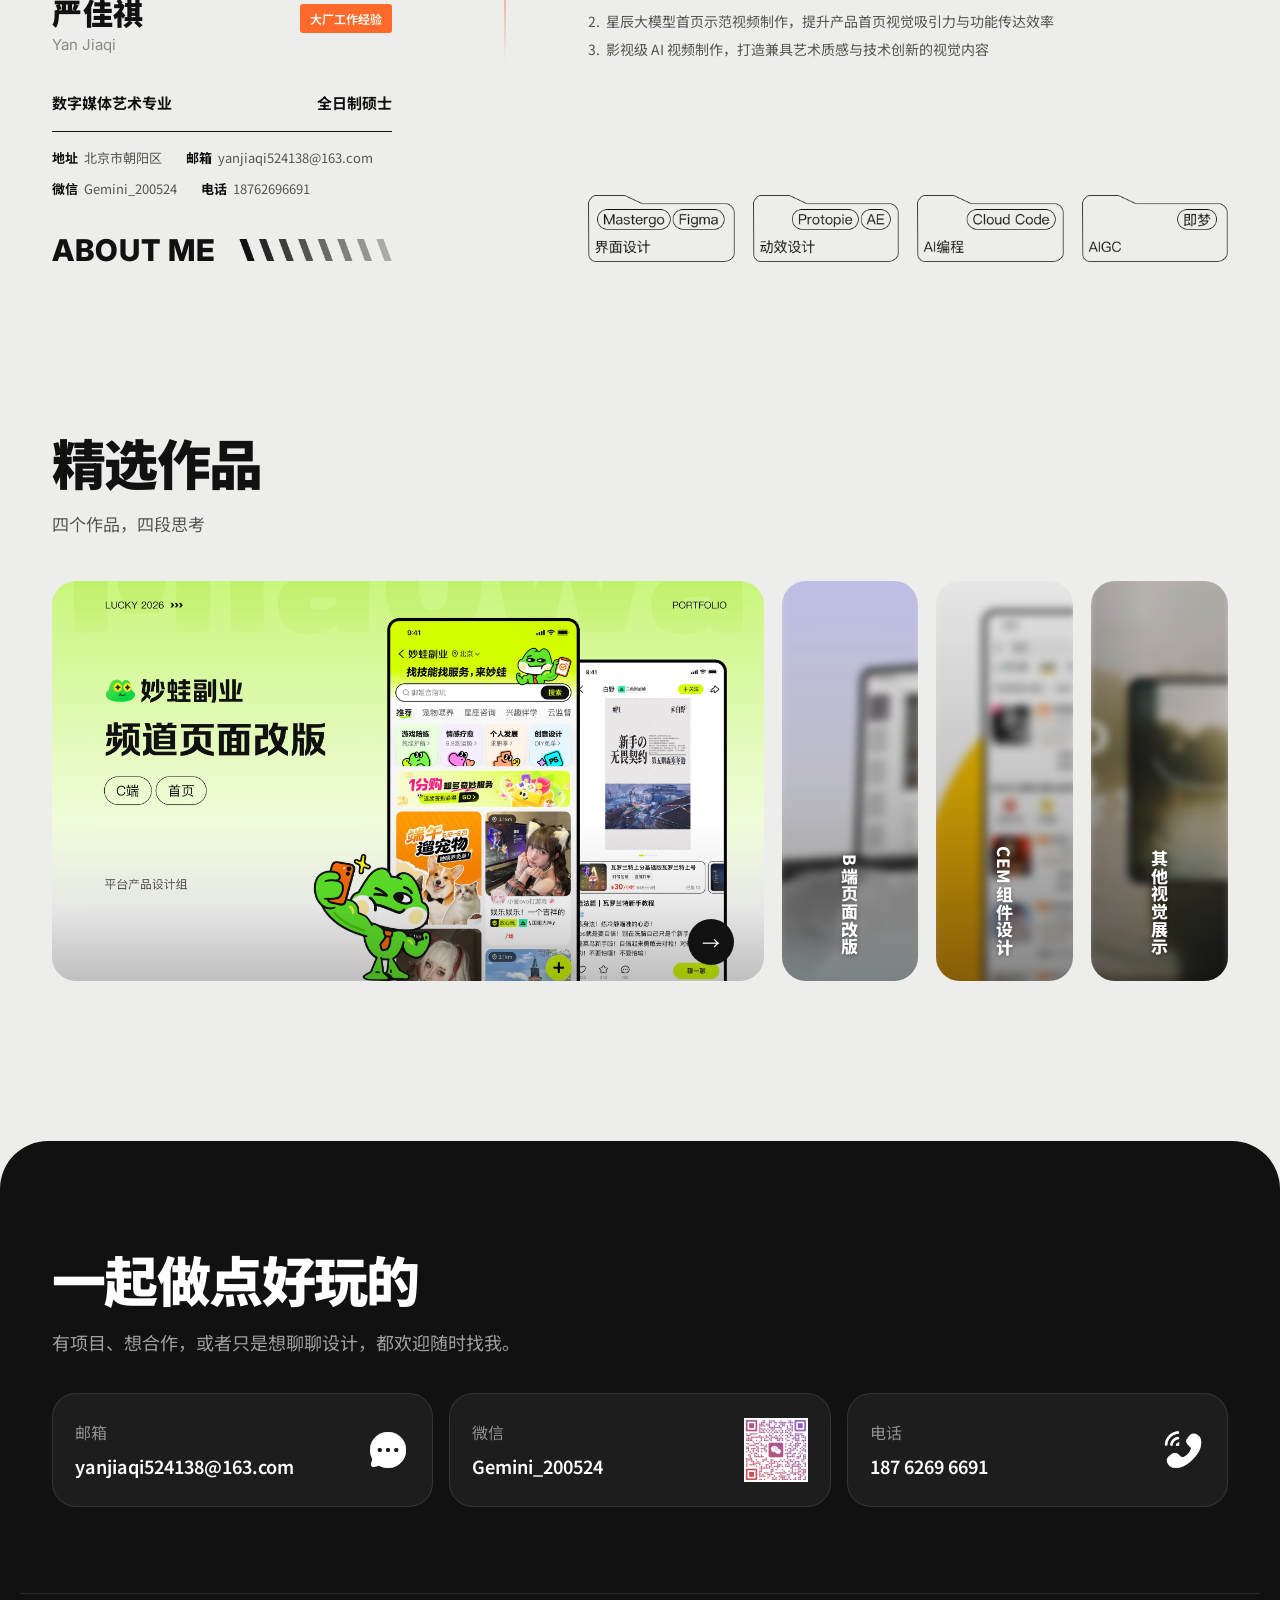
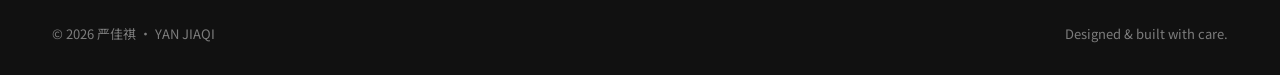
==== commit e8df5fbe: "Optimize: compress all PNGs to JPG, add aspect-ratio placeholders and fade-in loading" ====
--- a/index.html
+++ b/index.html
@@ -6,9 +6,8 @@
     <title>严佳祺 · 2026 设计作品集</title>
     <meta name="description" content="严佳祺 - UI 设计师 · 2026 设计作品集">
     <link rel="stylesheet" href="style.css">
-    <link rel="preconnect" href="https://fonts.googleapis.com">
-    <link rel="preconnect" href="https://fonts.gstatic.com" crossorigin>
-    <link href="https://fonts.googleapis.com/css2?family=Inter:wght@300;400;500;600;700;800;900&family=Noto+Sans+SC:wght@400;500;700;900&display=swap" rel="stylesheet">
+    <link rel="preconnect" href="https://fonts.loli.net" crossorigin>
+    <link href="https://fonts.loli.net/css2?family=Inter:wght@300;400;500;600;700;800;900&family=Noto+Sans+SC:wght@400;500;700;900&display=swap" rel="stylesheet">
 </head>
 <body>
 <script>
@@ -79,7 +78,7 @@
             <div class="hero-visual">
                 <div class="visual-glow"></div>
                 <div class="visual-float" id="visualFloat">
-                    <img src="assets/typewriter-hero.png" alt="3D 打字机" class="typewriter-img">
+                    <img src="assets/typewriter-hero.png" alt="3D 打字机" class="typewriter-img" loading="eager" decoding="async">
                 </div>
                 <span class="deco-star star-1">✦</span>
                 <span class="deco-star star-2">✦</span>
@@ -123,7 +122,7 @@
             <!-- 左：个人信息卡 -->
             <aside class="resume-side reveal-up">
 <div class="photo-placeholder">
-<img src="assets/photo.jpg" alt="严佳祺证件照" class="photo-img">
+<img src="assets/photo.jpg" alt="严佳祺证件照" class="photo-img" loading="lazy" decoding="async">
 </div>
                 <div class="side-name-row">
                     <div>
@@ -166,7 +165,7 @@
                             </div>
                             <div class="exp-body">
                                 <div class="exp-head">
-                                    <img src="assets/logo-meituan.png" alt="美团" class="exp-logo-icon">
+                                    <img src="assets/logo-meituan.png" alt="美团" class="exp-logo-icon" loading="lazy">
                                     <h5 class="exp-company">北京三快在线科技有限公司 – UI 设计</h5>
                                 </div>
                                 <ul class="exp-desc">
@@ -186,7 +185,7 @@
                             </div>
                             <div class="exp-body">
                                 <div class="exp-head">
-<img src="assets/logo-kingsoft.png" alt="金山云" class="exp-logo-icon">
+<img src="assets/logo-kingsoft.png" alt="金山云" class="exp-logo-icon" loading="lazy">
 <h5 class="exp-company">北京金山云网络技术有限公司 – 体验设计</h5>
                                 </div>
                                 <ul class="exp-desc">
@@ -206,7 +205,7 @@
                             </div>
                             <div class="exp-body">
                                 <div class="exp-head">
-<img src="assets/logo-telecom.png" alt="中国电信" class="exp-logo-icon">
+<img src="assets/logo-telecom.png" alt="中国电信" class="exp-logo-icon" loading="lazy">
 <h5 class="exp-company">中国电信人工智能研究院 – AIGC 影视设计</h5>
                                 </div>
                                 <ul class="exp-desc">
@@ -222,16 +221,16 @@
                 <!-- 技能标签框（切图版） -->
                 <div class="skill-tabs reveal-up">
                     <div class="skill-tab skill-tab-img">
-                        <img src="assets/skill-ui.png" alt="界面设计 - Mastergo / Figma">
+                        <img src="assets/skill-ui.png" alt="界面设计 - Mastergo / Figma" loading="lazy">
                     </div>
                     <div class="skill-tab skill-tab-img">
-                        <img src="assets/skill-motion.png" alt="动效设计 - Protopie / AE">
+                        <img src="assets/skill-motion.png" alt="动效设计 - Protopie / AE" loading="lazy">
                     </div>
                     <div class="skill-tab skill-tab-img">
-                        <img src="assets/skill-code.png" alt="AI 编程 - Cloud Code">
+                        <img src="assets/skill-code.png" alt="AI 编程 - Cloud Code" loading="lazy">
                     </div>
                     <div class="skill-tab skill-tab-img">
-                        <img src="assets/skill-aigc.png" alt="AIGC - 即梦">
+                        <img src="assets/skill-aigc.png" alt="AIGC - 即梦" loading="lazy">
                     </div>
                 </div>
             </div>
@@ -248,8 +247,8 @@
         <div class="works-accordion reveal-up">
 <a href="work-detail.html?id=1" class="wa-card wa-card-1 is-active" data-index="0">
 <span class="wa-tag">品牌视觉</span>
-<img src="assets/work-cover-1.jpg" alt="品牌视觉" class="wa-cover" loading="eager" decoding="async">
-                <div class="wa-overlay"></div>
+<img src="assets/work-cover-1.jpg" alt="品牌视觉" class="wa-cover" loading="lazy" decoding="async">
+<div class="wa-overlay"></div>
                 <div class="wa-body">
                     <span class="wa-no">01</span>
                     <h3 class="wa-name">项目一 · 品牌视觉</h3>
@@ -260,8 +259,8 @@
 
 <a href="work-detail.html?id=2" class="wa-card wa-card-2" data-index="1">
 <span class="wa-tag">界面设计</span>
-<img src="assets/work-cover-2.jpg" alt="界面设计" class="wa-cover" loading="eager" decoding="async">
-                <div class="wa-overlay"></div>
+<img src="assets/work-cover-2.jpg" alt="界面设计" class="wa-cover" loading="lazy" decoding="async">
+<div class="wa-overlay"></div>
                 <div class="wa-body">
                     <span class="wa-no">02</span>
                     <h3 class="wa-name">项目二 · 界面设计</h3>
@@ -272,8 +271,8 @@
 
 <a href="work-detail.html?id=3" class="wa-card wa-card-3" data-index="2">
 <span class="wa-tag">动效设计</span>
-<img src="assets/work-cover-3.png" alt="动效设计" class="wa-cover" loading="eager" decoding="async">
-                <div class="wa-overlay"></div>
+<img src="assets/work-cover-3.jpg" alt="动效设计" class="wa-cover" loading="lazy" decoding="async">
+<div class="wa-overlay"></div>
                 <div class="wa-body">
                     <span class="wa-no">03</span>
                     <h3 class="wa-name">项目三 · 动效设计</h3>
@@ -284,8 +283,8 @@
 
 <a href="work-detail.html?id=4" class="wa-card wa-card-4" data-index="3">
 <span class="wa-tag">AIGC 视觉</span>
-<img src="assets/work-cover-4.jpg" alt="AIGC 视觉" class="wa-cover" loading="eager" decoding="async">
-                <div class="wa-overlay"></div>
+<img src="assets/work-cover-4.jpg" alt="AIGC 视觉" class="wa-cover" loading="lazy" decoding="async">
+<div class="wa-overlay"></div>
                 <div class="wa-body">
                     <span class="wa-no">04</span>
                     <h3 class="wa-name">项目四 · AIGC 视觉</h3>
@@ -313,7 +312,7 @@
 <span class="c-value">yanjiaqi524138@163.com</span>
 </div>
 <div class="c-card reveal-up" style="--i:1; cursor:pointer" onclick="copyValue(this)">
-<img src="assets/icon-wechat.png" alt="微信" class="c-ico-img">
+<img src="assets/icon-wechat.png" alt="微信" class="c-ico-img" loading="lazy">
 <span class="c-label">微信</span>
 <span class="c-value">Gemini_200524</span>
 </div>
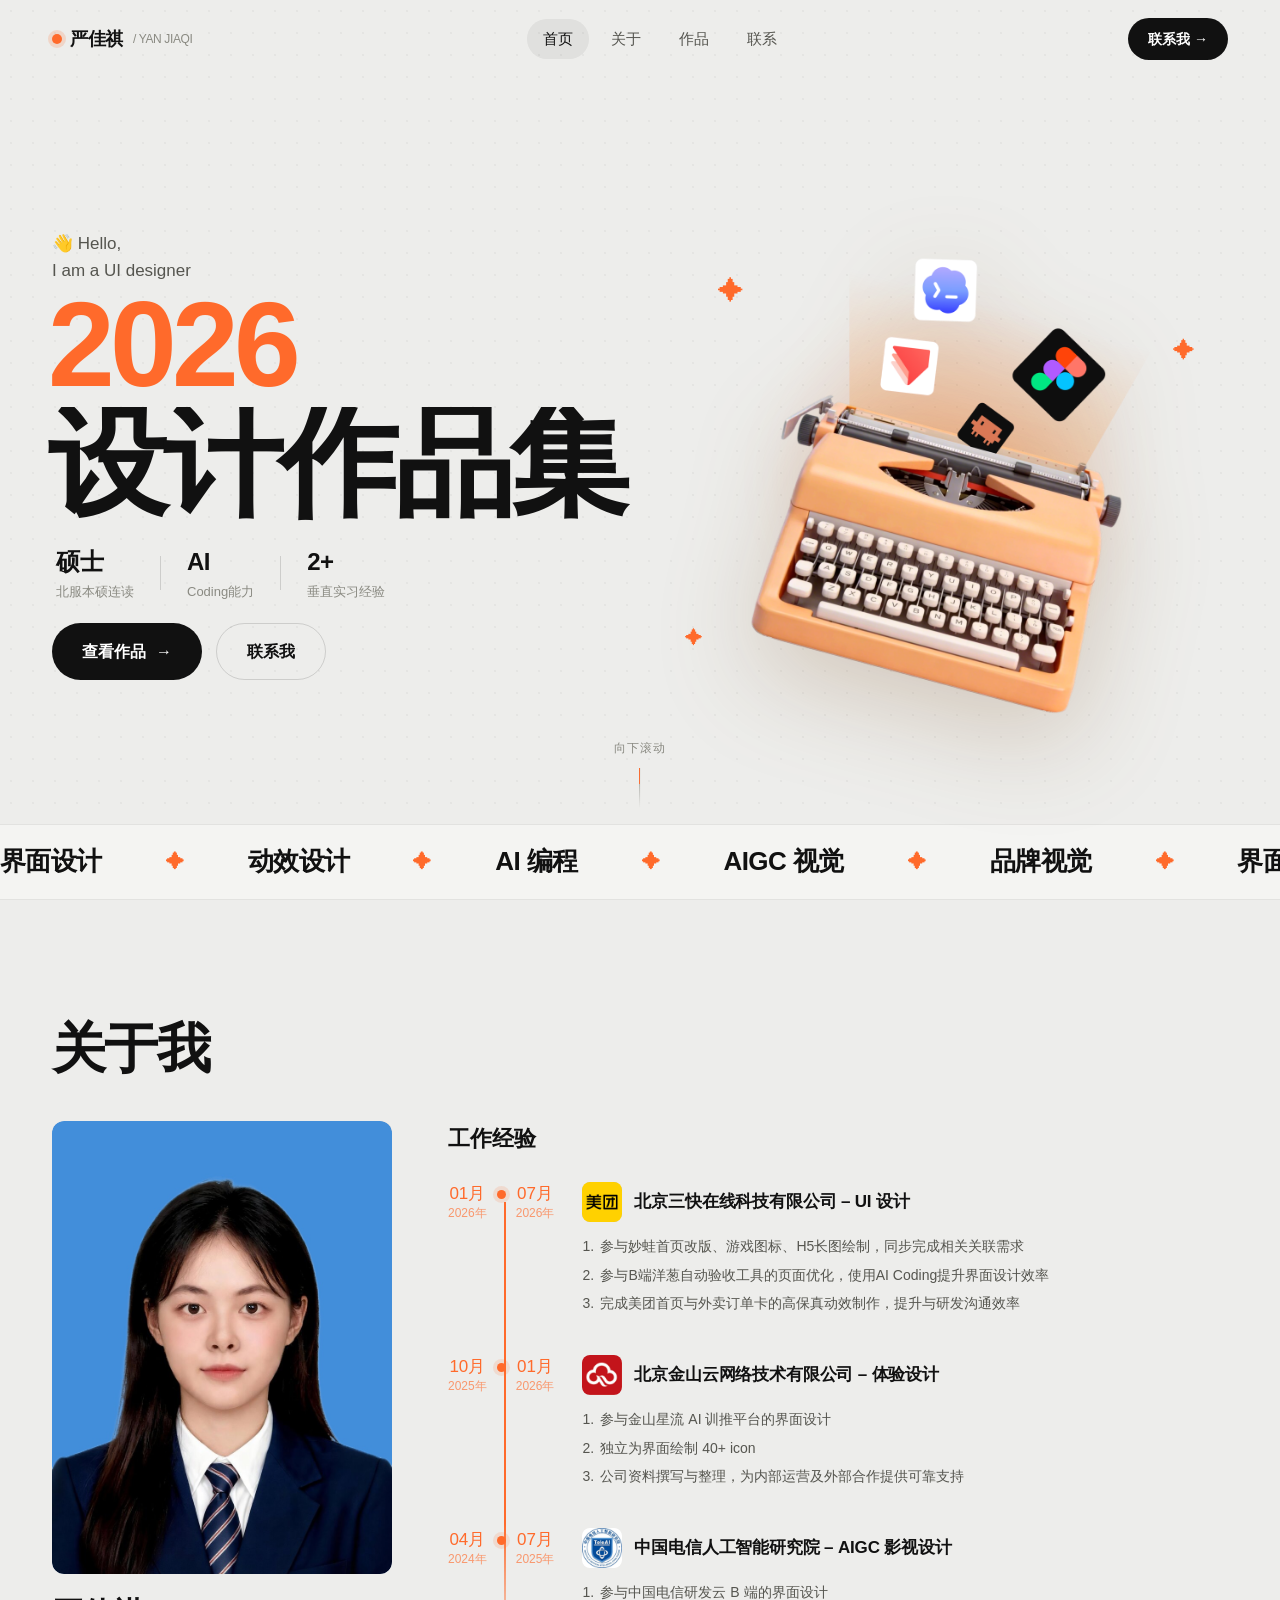
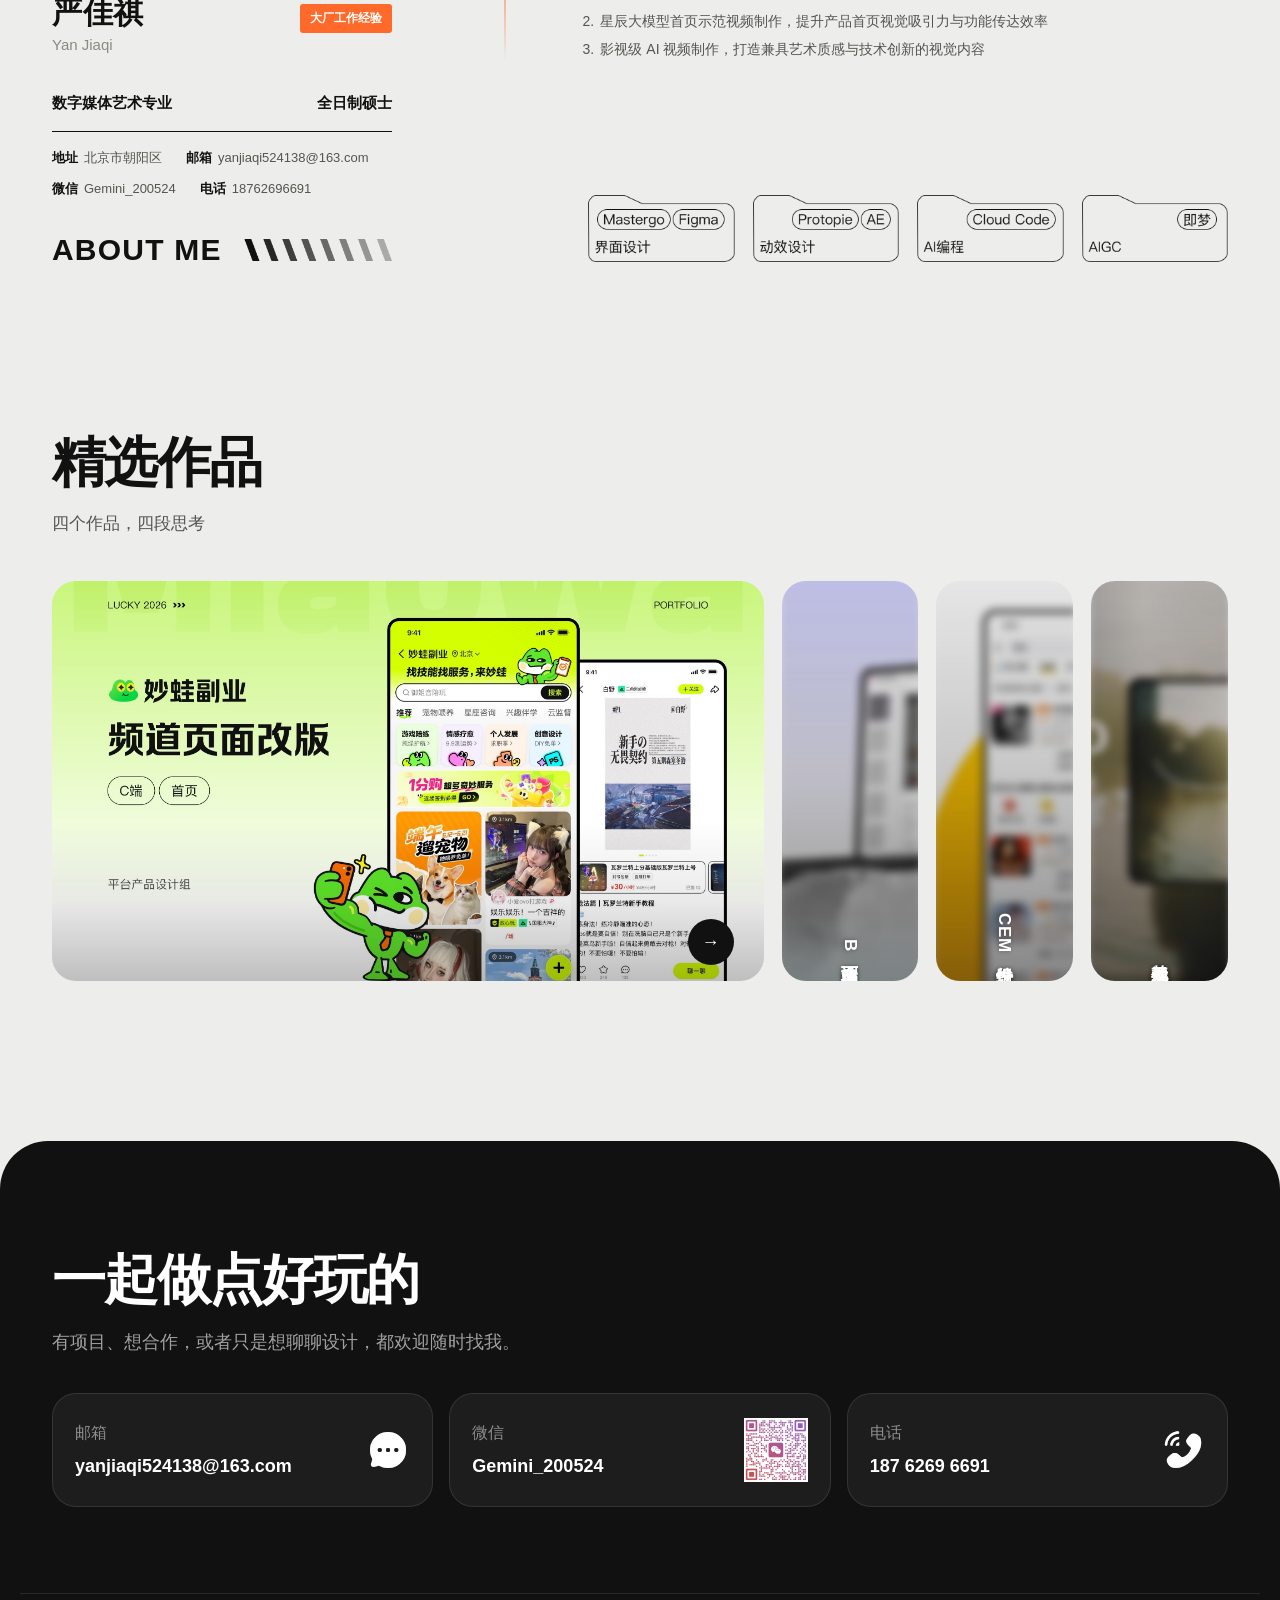
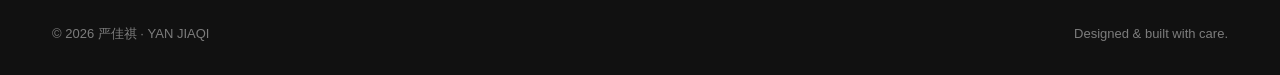
==== commit cdaf3cb5: "fix: 修复多设备打不开问题 + toast优化 - 字体从 fonts.loli.net 换为 fonts.googleapis.cn 官方中国镜像 - 字体加载改为非阻塞 (media=prin" ====
--- a/index.html
+++ b/index.html
@@ -6,8 +6,13 @@
     <title>严佳祺 · 2026 设计作品集</title>
     <meta name="description" content="严佳祺 - UI 设计师 · 2026 设计作品集">
     <link rel="stylesheet" href="style.css">
-    <link rel="preconnect" href="https://fonts.loli.net" crossorigin>
-    <link href="https://fonts.loli.net/css2?family=Inter:wght@300;400;500;600;700;800;900&family=Noto+Sans+SC:wght@400;500;700;900&display=swap" rel="stylesheet">
+    <!-- DNS prefetch for CDN domains -->
+    <link rel="dns-prefetch" href="https://fonts.googleapis.cn">
+    <link rel="dns-prefetch" href="https://testingcf.jsdelivr.net">
+    <link rel="preconnect" href="https://fonts.googleapis.cn" crossorigin>
+    <!-- Google Fonts: non-blocking load via media="print" trick; page renders immediately with system fonts -->
+    <link href="https://fonts.googleapis.cn/css2?family=Inter:wght@300;400;500;600;700;800;900&family=Noto+Sans+SC:wght@400;500;700;900&display=swap" rel="stylesheet" media="print" onload="this.media='all'">
+    <noscript><link href="https://fonts.googleapis.cn/css2?family=Inter:wght@300;400;500;600;700;800;900&family=Noto+Sans+SC:wght@400;500;700;900&display=swap" rel="stylesheet"></noscript>
 </head>
 <body>
 <script>
--- a/style.css
+++ b/style.css
@@ -802,32 +802,60 @@
     background: var(--bg);
     z-index: 9999;
     display: flex;
+    flex-direction: column;
     align-items: center;
     justify-content: center;
-    transition: opacity 0.6s var(--ease), visibility 0.6s;
+    gap: 24px;
+    transition: opacity 0.8s var(--ease), visibility 0.8s;
+    overflow: hidden;
+}
+/* Blurred hero background during loading */
+.page-loader .loader-bg {
+    position: absolute;
+    inset: -20px;
+    background-size: cover;
+    background-position: center;
+    filter: blur(30px) brightness(0.92);
+    opacity: 0.5;
+    z-index: 0;
+}
+.page-loader .loader-content {
+    position: relative;
+    z-index: 1;
+    display: flex;
+    flex-direction: column;
+    align-items: center;
+    gap: 20px;
 }
 .page-loader.loaded {
     opacity: 0;
     visibility: hidden;
 }
 .loader-bar {
-    width: 48px; height: 4px;
+    width: 200px; height: 4px;
     background: var(--line-strong);
     border-radius: 4px;
     position: relative;
     overflow: hidden;
 }
-.loader-bar::after {
-    content: "";
-    position: absolute;
-    inset: 0;
-    background: var(--orange);
+.loader-bar-fill {
+    width: 0%;
+    height: 100%;
+    background: linear-gradient(90deg, var(--orange), #FF8855);
     border-radius: 4px;
-    animation: loaderSlide 1s var(--ease) infinite;
-}
-@keyframes loaderSlide {
-    0% { transform: translateX(-100%); }
-    100% { transform: translateX(100%); }
+    transition: width 0.3s ease;
+}
+.loader-text {
+    font-size: 14px;
+    color: var(--ink-soft);
+    text-align: center;
+    line-height: 1.6;
+    letter-spacing: 0.02em;
+}
+.loader-pct {
+    font-size: 12px;
+    color: var(--ink-mute);
+    font-variant-numeric: tabular-nums;
 }
 
 /* ============ 响应式 ============ */
